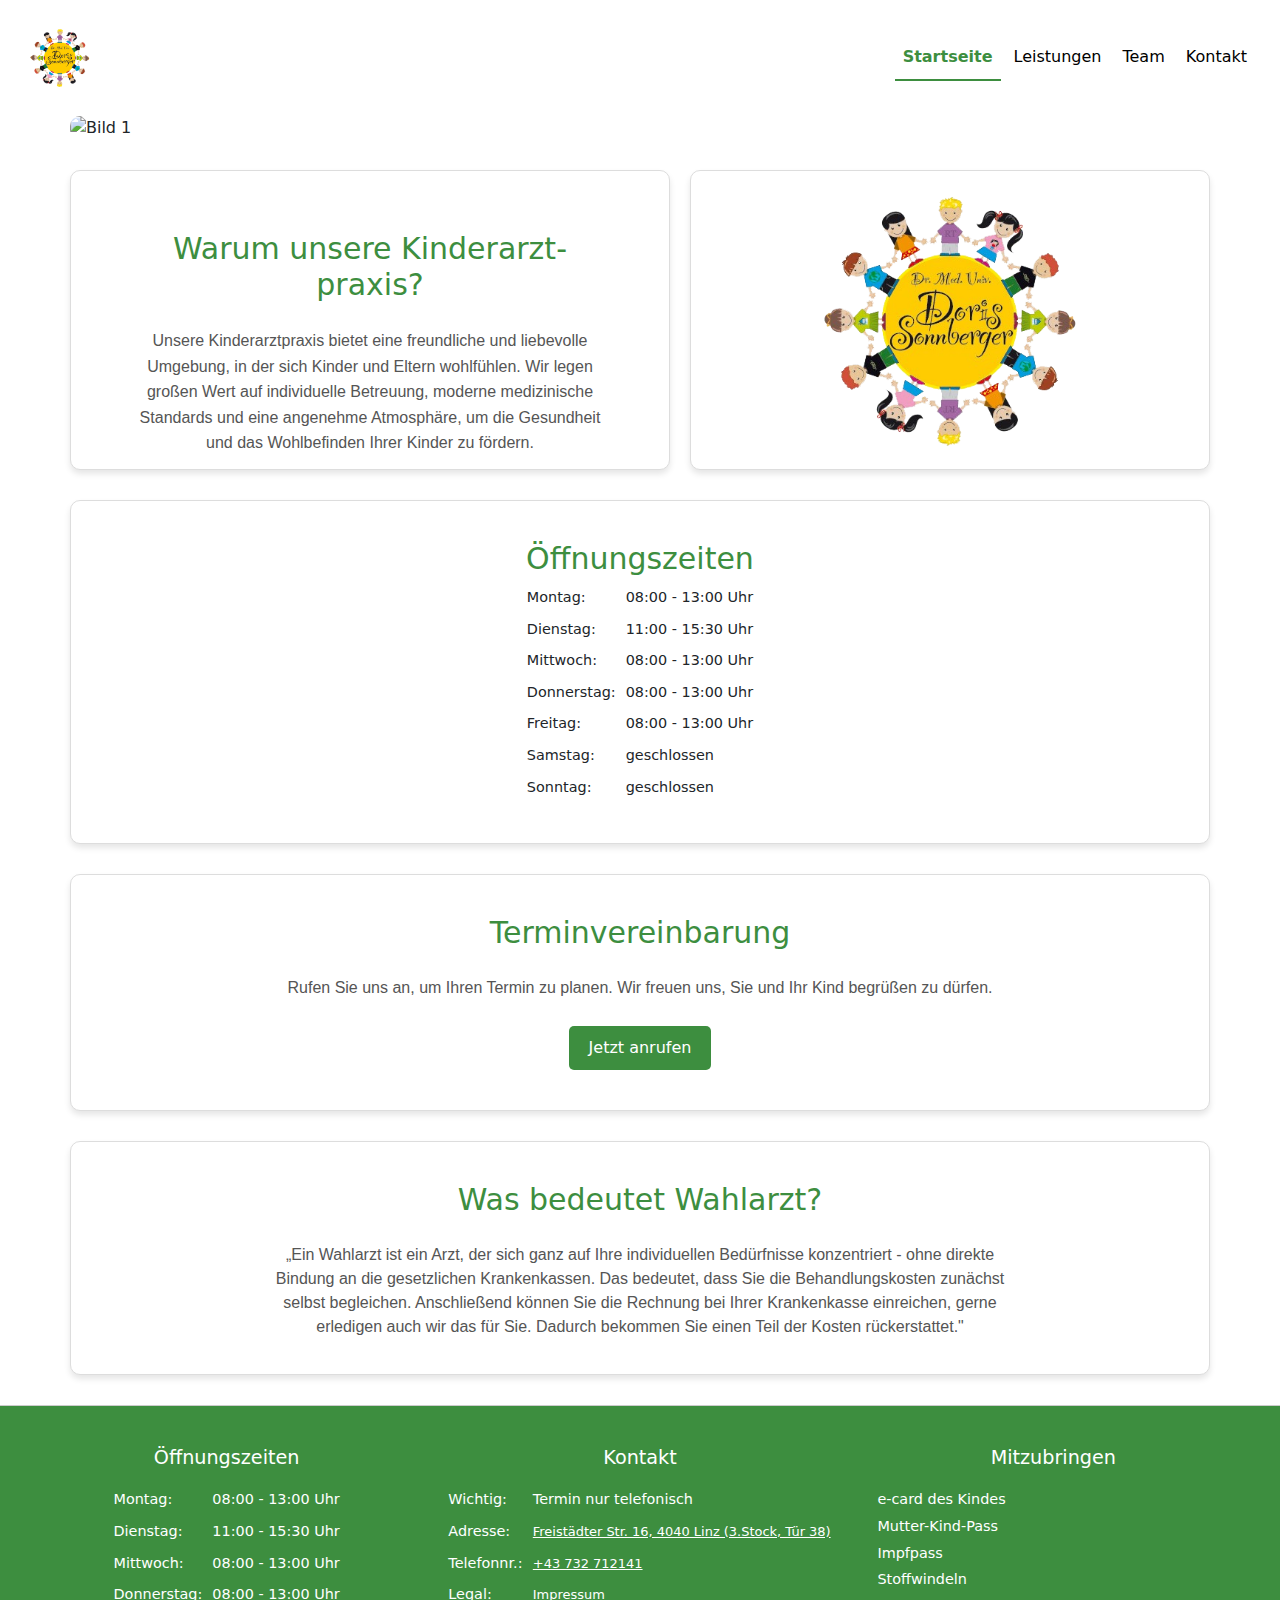
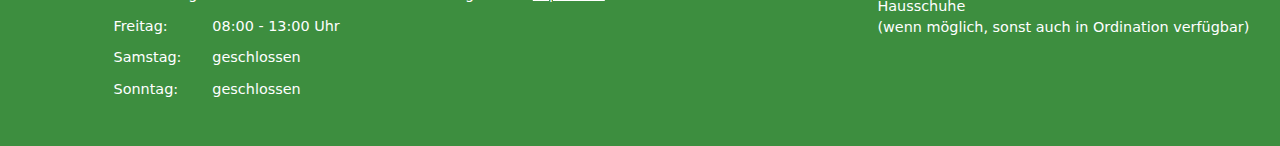
==== index.html @ c615894b "Erste Änderungen" ====
<!doctype html>
<html lang="de">
<head>
<meta property="description" content="Dr. Doris Sonnberger, Fachärztin fürKinder und Heilkunde,  " />
<meta property="og:image" content="https://dr-sonnberger.vercel.app/Datein/Logo.png">
<meta property="og:site_name" content="Dr. Doris Sonnberger">
<meta property="og:title" content="Dr. Doris Sonnberger">
<meta property="og:description" content="Dr. Sonnberger, Fachärztin für Kinder und Heilkunde, Linz" />
<meta property="og:type" content="Website" />
<meta property="og:url" content="Canonical link preview URL">

<meta charset="UTF-8">
<title>Dr. Doris Sonnberger</title>
<link rel="icon" type="image/x-icon" href="https://dr-sonnberger.vercel.app/Datein/Logo.png">


<meta name="viewport" content="width=device-width, initial-scale=1.0">

	<!-- Latest compiled and minified CSS -->
<link href="Datein/bootstrap-5.1.3-dist/css/bootstrap.min.css" rel="stylesheet">

	<!-- Latest compiled JavaScript -->
<script src="Datein/bootstrap-5.1.3-dist/js/bootstrap.bundle.min.js" rel="stylesheet"></script>
	
<link href="styles.css" rel="stylesheet" type="text/css">
	
	<!--FavIcon-->
<link rel="icon" type="image/x-icon" href="Datein/Bilder/Logo/Logo.png">
	
	<!--FontAwsome-->
<link href="Datein/fontawesome-free-6.0.0-beta2-web/css/all.min.css" rel="stylesheet">
	
 <style>
	  .navbar-nav {margin-left: auto;}
 </style>
</head>

<body>
<div class="content fade-in">

<header>
		<div class="header">
			
	<!-- Anfang Navbar-->
	<nav class="navbar navbar-expand-md">
	  <div class="container-fluid">
	
		<a class="navbar-brand" href="index.html"> 
			<img src="Datein/Bilder/Logo/sonnberger logo.png" alt="Logo" width="80px">
		</a>
		  
			<button class="navbar-toggler" type="button" data-bs-toggle="collapse" data-bs-target="#collapsibleNavbar">
				<span class="navbar-toggler-icon"></span>
			</button>
		  
		<div class="collapse navbar-collapse" id="collapsibleNavbar">
			
			<ul class="navbar-nav ml-auto ">
				<li class="nav-item">
				  <a class="nav-link active" href="index.html">Startseite</a>
				</li>
				<li class="nav-item">
				  <a class="nav-link" href="leistungen.html">Leistungen</a>
				</li>
				<li class="nav-item">
				  <a class="nav-link" href="team.html">Team</a>
				</li>
				<li class="nav-item">
				  <a class="nav-link" href="kontakt.html">Kontakt</a>
				</li> 
			 </ul>
			
		</div>
	  </div>
	</nav>
	<!-- Ende Navbar-->
			
		</div>
</header>




<!--Staatliche Hinweise wie zb. Corona -->
<!-- <br> ist für einen Zeilenumbruch -->
<!-- <strong></strong> ist dafür da, dass die Wörter ausgezeichnet werden-->
<!-- Um den PRIVATEN HINWEISE Block sichtbar zu machen, nimm das Ende des Kommentars und lösche es hinter dem Code Absatz und setzt es genau hier hinter: 
	<section id="HinweisKrass">
	<h1> Staatliche Anordnung </h1>
	 <p> Guten Tag. <br>
		Wir müssen Sie darüber informieren, <br> 
		dass <strong> PLATZHALTER </strong> </p>
	</section>
-->	                


<!-- Urlaubs Hinweise -->
<!-- <br> ist für einen Zeilenumbruch -->
<!-- <strong></strong> ist dafür da, dass die Wörter ausgezeichnet werden-->
<!-- Um den PRIVATEN HINWEISE Block sichtbar zu machen, nimm das Ende des Kommentars und lösche es hinter dem Code Absatz und setzt es genau hier hinter: 
	<section id="HinweisUrlaub" > 
	<h1> Ordinations Urlaub </h1>
	<p> Wir sind im <strong>Urlaub</strong> von <strong>dd.mm.yyyy bis dd.mm.yyyy</strong> <br> 
		Danach sind wir wieder wie gewohnt für Sie da. </p>
	</section>
-->

<!-- Private Hinweise -->
<!-- <br> ist für einen Zeilenumbruch -->
<!-- <strong></strong> ist dafür da, dass die Wörter ausgezeichnet werden-->
<!-- Um den PRIVATEN HINWEISE Block sichtbar zu machen, nimm das Ende des Kommentars und lösche es hinter dem Code Absatz und setzt es genau hier hinter:
	<section id="HinweisPrivat"> 
	<h1> Hinweis </h1>	
	 <p> Wir möchten Sie darüber informieren, <br> 
		dass <strong> PLATZHALTER</strong> </p>
	</section>
-->

<!-- Bildergalerie -->
<!-- BILDER MÜSSEN AUSGETAUSCHT WERDEN BZW ANGEPASST WERDEN
	<section id="Bilder" class="scroll-target container-fluid">
	<section id="gallery-section" class="container-fluid">
	  <div class="carousel-container" style="width: 100%; margin: 0 auto;"> 
		<div id="carouselExample" class="carousel slide" data-bs-ride="carousel" data-bs-interval="10000">
		  <div class="carousel-inner">
			<div class="carousel-item active">
			  <img src="temp/Bildschirmfoto 2024-10-14 um 21.55.07.png" class="d-block w-100" alt="MussBeschriebenWerden">
			</div>
			<div class="carousel-item">
			  <img src="temp/Bildschirmfoto 2024-10-14 um 21.55.10.png" class="d-block w-100" alt="MussBeschriebenWerden">
			</div>
			<div class="carousel-item">
			  <img src="temp/Bildschirmfoto 2024-10-14 um 21.55.15.png" class="d-block w-100" alt="MussBeschriebenWerden">
			</div>
		  </div>
  
		  <button class="carousel-control-prev" type="button" data-bs-target="#carouselExample" data-bs-slide="prev">
			<span class="carousel-control-prev-icon" aria-hidden="true"></span>
			<span class="visually-hidden">Previous</span>
		  </button>
		  <button class="carousel-control-next" type="button" data-bs-target="#carouselExample" data-bs-slide="next">
			<span class="carousel-control-next-icon" aria-hidden="true"></span>
			<span class="visually-hidden">Next</span>
		  </button>
		</div>
	  </div>
	</section>
  </section>
-->



<div class="slideshow-container">
    <div class="slides">
        <!-- Desktop-Bilder -->
        <img class="desktop" src="Datein/Bilder/Karusell/Desktop/Räume/DesktopWide2.jpg" alt="Bild 1">
        <img class="desktop" src="Datein/Bilder/Karusell/Desktop/Räume/DesktopWide.jpg" alt="Bild 2">
        <img class="desktop" src="Datein/Bilder/Karusell/Desktop/Räume/DesktopWide3.jpg" alt= "Bild">
        <img class="desktop" src="Datein/Bilder/Karusell/Desktop/Räume/DesktopWide4.jpg" alt="Bild 4">
        <img class="desktop" src="Datein/Bilder/Karusell/Desktop/Räume/DesktopWide7.jpg" alt="Bild 5">
        <img class="desktop" src="Datein/Bilder/Karusell/Desktop/Räume/DesktopWide6.jpg" alt="Bild 6">

        <!-- Mobile-Bilder -->
        <img class="mobile" src="Datein/Bilder/Karusell/Mobile/Räume/Mobile1.jpg" alt="Bild 1">
        <img class="mobile" src="Datein/Bilder/Karusell/Mobile/Räume/Mobile2.jpg" alt="Bild 2">
        <img class="mobile" src="Datein/Bilder/Karusell/Mobile/Räume/Mobile3.jpg" alt="Bild 3">
        <img class="mobile" src="Datein/Bilder/Karusell/Mobile/Räume/Mobile4.jpg" alt="Bild 4">
        <img class="mobile" src="Datein/Bilder/Karusell/Mobile/Räume/Mobile5.jpg" alt="Bild 5">
        <img class="mobile" src="Datein/Bilder/Karusell/Mobile/Räume/Mobile6.jpg" alt="Bild 6">
    </div>
</div>

<!-- Bild Sektion -->
<section id="about-section">
    <div class="left-box">
        <h2>Warum unsere Kinderarzt&shy;praxis?</h2>
        <p>Unsere Kinderarztpraxis bietet eine freundliche und liebevolle Umgebung, in der sich Kinder und Eltern wohlfühlen. 
           Wir legen großen Wert auf individuelle Betreuung, moderne medizinische Standards und eine angenehme Atmosphäre, 
           um die Gesundheit und das Wohlbefinden Ihrer Kinder zu fördern.</p>
    </div>
    <div class="right-box">
        <img src="Datein/Bilder/Logo/Logo.png" alt="Logo der Kinderarztpraxis">
    </div>
</section>

<!-- Boxen: Öffnungszeiten und Anruf -->
<section id="contact-section">
	<div class="box">
		<h2>Öffnungs&shy;zeiten</h2>
		<table class="opening-hours-contact">
			<tr>
				<td>Montag:</td>
				<td>08:00 - 13:00 Uhr</td>
			</tr>
			<tr>
				<td>Dienstag:</td>
				<td>11:00 - 15:30 Uhr</td>
			</tr>
			<tr>
				<td>Mittwoch:</td>
				<td>08:00 - 13:00 Uhr</td>
			</tr>
			<tr>
				<td>Donnerstag:</td>
				<td>08:00 - 13:00 Uhr</td>
			</tr>
			<tr>
				<td>Freitag:</td>
				<td>08:00 - 13:00 Uhr</td>
			</tr>
			<tr>
				<td>Samstag:</td>
				<td>geschlossen</td>
			</tr>
			<tr>
				<td>Sonntag:</td>
				<td>geschlossen</td>
			</tr>
		</table>
	</div>
</section>

<!-- Anrufen Box -->
<section id="contact-section">
	<div class="box">
		<h2>Termin&shy;vereinbarung</h2>
		<p>Rufen Sie uns an, um Ihren Termin zu planen. Wir freuen uns, Sie und Ihr Kind begrüßen zu dürfen.</p>
		<button onclick="window.location.href='tel:+43732712141';">Jetzt anrufen</button>
	</div>
</section>

<!-- Was bedeutet Wahlarzt -->
<section id="wahlarzt-section">
	<div class="box">
		<h2>Was bedeutet Wahlarzt?</h2>
		<p>„Ein Wahlarzt ist ein Arzt, der sich ganz auf Ihre individuellen Bedürfnisse konzentriert - ohne direkte Bindung an die gesetzlichen Krankenkassen. Das bedeutet, dass Sie die Behandlungskosten zunächst selbst begleichen. Anschließend können Sie die Rechnung bei Ihrer Krankenkasse einreichen, gerne erledigen auch wir das für Sie. Dadurch bekommen Sie einen Teil der Kosten rückerstattet."</p>
	</div>
</section>



<!--footer -->
<footer class="footer">
	<div class="footer-column">
		<h4>Öffnungszeiten</h4>
		<table class="opening-hours-footer">
			<tr>
				<td>Montag:</td>
				<td>08:00 - 13:00 Uhr</td>
			</tr>
			<tr>
				<td>Dienstag:</td>
				<td>11:00 - 15:30 Uhr</td>
			</tr>
			<tr>
				<td>Mittwoch:</td>
				<td>08:00 - 13:00 Uhr</td>
			</tr>
			<tr>
				<td>Donnerstag:</td>
				<td>08:00 - 13:00 Uhr</td>
			</tr>
			<tr>
				<td>Freitag:</td>
				<td>08:00 - 13:00 Uhr</td>
			</tr>
			<tr>
				<td>Samstag:</td>
				<td>geschlossen</td>
			</tr>
			<tr>
				<td>Sonntag:</td>
				<td>geschlossen</td>
			</tr>
		</table>
	</div>
	<div class="footer-column">
	  <h4>Kontakt</h4>
	  <table class="contact-table">
		  <tr>
			  <td>Wichtig:</td>
			  <td>Termin nur telefonisch</td>
		  </tr>
		  <tr>
			  <td>Adresse:</td>
			  <td><a href="https://maps.app.goo.gl/3FCuXQUCdvcTWkcQA" target="_blank">
				  Freistädter Str. 16, 4040 Linz (3.Stock, Tür 38)
			  </a></td>
		  </tr>
		  <tr>
			  <td>Telefonnr.:</td>
			  <td><a href="tel:+43732712141">+43 732 712141</a></td>
		  </tr>
		  <tr>
			  <td>Legal:</td>
			  <td><a href="impressum.html" target="_blank">Impressum</a></td>
		  </tr>
	  </table>
	</div>
	<div class="footer-column">
		<h4>Mitzubringen</h4>
		<ul>
			<li> e-card des Kindes</li>
      		<li>Mutter-Kind-Pass</li>
      		<li>Impfpass</li>
	  		<li>Stoffwindeln</li>
      		<li>Hausschuhe <br>(wenn möglich, sonst auch in Ordination verfügbar)</li>
		</ul>
	</div>
</footer>
   
</div>
</body>
</html>
---- styles.css ----
/* merriweather-regular - latin */
@font-face {
  font-family: 'Merriweather';
  font-style: normal;
  font-weight: 400;
  src: url('../Angabe/fonts/merriweather-v30-latin/merriweather-v30-latin-regular.eot'); /* IE9 Compat Modes */
  src: local(''),
       url('../Angabe/fonts/merriweather-v30-latin/merriweather-v30-latin-regular.eot?#iefix') format('embedded-opentype'), /* IE6-IE8 */
       url('../Angabe/fonts/merriweather-v30-latin/merriweather-v30-latin-regular.woff2') format('woff2'), /* Super Modern Browsers */
       url('../Angabe/fonts/merriweather-v30-latin/merriweather-v30-latin-regular.woff') format('woff'), /* Modern Browsers */
       url('../Angabe/fonts/merriweather-v30-latin/merriweather-v30-latin-regular.ttf') format('truetype'), /* Safari, Android, iOS */
       url('../Angabe/fonts/merriweather-v30-latin/merriweather-v30-latin-regular.svg#Merriweather') format('svg'); /* Legacy iOS */
}
/* merriweather-italic - latin */
@font-face {
  font-family: 'Merriweather';
  font-style: italic;
  font-weight: 400;
  src: url('../Angabe/fonts/merriweather-v30-latin/merriweather-v30-latin-italic.eot'); /* IE9 Compat Modes */
  src: local(''),
       url('../Angabe/fonts/merriweather-v30-latin/merriweather-v30-latin-italic.eot?#iefix') format('embedded-opentype'), /* IE6-IE8 */
       url('../Angabe/fonts/merriweather-v30-latin/merriweather-v30-latin-italic.woff2') format('woff2'), /* Super Modern Browsers */
       url('../Angabe/fonts/merriweather-v30-latin/merriweather-v30-latin-italic.woff') format('woff'), /* Modern Browsers */
       url('../Angabe/fonts/merriweather-v30-latin/merriweather-v30-latin-italic.ttf') format('truetype'), /* Safari, Android, iOS */
       url('../Angabe/fonts/merriweather-v30-latin/merriweather-v30-latin-italic.svg#Merriweather') format('svg'); /* Legacy iOS */
}

/* montserrat-200 - latin */
@font-face {
  font-family: 'Montserrat';
  font-style: normal;
  font-weight: 200;
  src: url('../Angabe/fonts/montserrat-v25-latin/montserrat-v25-latin-200.eot'); /* IE9 Compat Modes */
  src: local(''),
       url('../Angabe/fonts/montserrat-v25-latin/montserrat-v25-latin-200.eot?#iefix') format('embedded-opentype'), /* IE6-IE8 */
       url('../Angabe/fonts/montserrat-v25-latin/montserrat-v25-latin-200.woff2') format('woff2'), /* Super Modern Browsers */
       url('../Angabe/fonts/montserrat-v25-latin/montserrat-v25-latin-200.woff') format('woff'), /* Modern Browsers */
       url('../Angabe/fonts/montserrat-v25-latin/montserrat-v25-latin-200.ttf') format('truetype'), /* Safari, Android, iOS */
       url('../Angabe/fonts/montserrat-v25-latin/montserrat-v25-latin-200.svg#Montserrat') format('svg'); /* Legacy iOS */
}
/* montserrat-regular - latin */
@font-face {
  font-family: 'Montserrat';
  font-style: normal;
  font-weight: 400;
  src: url('../Angabe/fonts/montserrat-v25-latin/montserrat-v25-latin-regular.eot'); /* IE9 Compat Modes */
  src: local(''),
       url('../Angabe/fonts/montserrat-v25-latin/montserrat-v25-latin-regular.eot?#iefix') format('embedded-opentype'), /* IE6-IE8 */
       url('../Angabe/fonts/montserrat-v25-latin/montserrat-v25-latin-regular.woff2') format('woff2'), /* Super Modern Browsers */
       url('../Angabe/fonts/montserrat-v25-latin/montserrat-v25-latin-regular.woff') format('woff'), /* Modern Browsers */
       url('../Angabe/fonts/montserrat-v25-latin/montserrat-v25-latin-regular.ttf') format('truetype'), /* Safari, Android, iOS */
       url('../Angabe/fonts/montserrat-v25-latin/montserrat-v25-latin-regular.svg#Montserrat') format('svg'); /* Legacy iOS */
}
/* montserrat-800 - latin */
@font-face {
  font-family: 'Montserrat';
  font-style: normal;
  font-weight: 800;
  src: url('../Angabe/fonts/montserrat-v25-latin/montserrat-v25-latin-800.eot'); /* IE9 Compat Modes */
  src: local(''),
       url('../Angabe/fonts/montserrat-v25-latin/montserrat-v25-latin-800.eot?#iefix') format('embedded-opentype'), /* IE6-IE8 */
       url('../Angabe/fonts/montserrat-v25-latin/montserrat-v25-latin-800.woff2') format('woff2'), /* Super Modern Browsers */
       url('../Angabe/fonts/montserrat-v25-latin/montserrat-v25-latin-800.woff') format('woff'), /* Modern Browsers */
       url('../Angabe/fonts/montserrat-v25-latin/montserrat-v25-latin-800.ttf') format('truetype'), /* Safari, Android, iOS */
       url('../Angabe/fonts/montserrat-v25-latin/montserrat-v25-latin-800.svg#Montserrat') format('svg'); /* Legacy iOS */
}

/* montserrat-900 - latin */
@font-face {
  font-family: 'Montserrat';
  font-style: normal;
  font-weight: 900;
  src: url('../Abgabe/fonts/montserrat-v25-latin/montserrat-v25-latin-900.eot'); /* IE9 Compat Modes */
  src: local(''),
       url('../Abgabe/fonts/montserrat-v25-latin/montserrat-v25-latin-900.eot?#iefix') format('embedded-opentype'), /* IE6-IE8 */
       url('../Abgabe/fonts/montserrat-v25-latin/montserrat-v25-latin-900.woff2') format('woff2'), /* Super Modern Browsers */
       url('../Abgabe/fonts/montserrat-v25-latin/montserrat-v25-latin-900.woff') format('woff'), /* Modern Browsers */
       url('../Abgabe/fonts/montserrat-v25-latin/montserrat-v25-latin-900.ttf') format('truetype'), /* Safari, Android, iOS */
       url('../Abgabe/fonts/montserrat-v25-latin/montserrat-v25-latin-900.svg#Montserrat') format('svg'); /* Legacy iOS */
}



html {
    scroll-behavior: smooth;}

html, body {
        width: 100%;
        overflow-x: hidden;}

/*Fade in Animation bei Webiste*/
.fade-in {
    animation: fadeIn 1s forwards;}
.fade-out {
    animation: fadeOut 1s forwards;}
@keyframes fadeIn {
    from {
        opacity: 0;}
    to {
        opacity: 1;}}
@keyframes fadeOut {
    from {
        opacity: 1;
    }
    to {
        opacity: 0;
    }}





/* Navbar Eigenschaften */
.navbar-nav a {
    font-weight: 400;
	color:black;
	margin-right: 5px;}

.navbar-nav a:hover {
	color:#3d8e3f;
	transform: scale(1);
	transition: 0.3s;}

.navbar-collapse {
    justify-content: flex-end;}

.navbar-nav {
    display: flex;
    flex-direction: column;}

.nav-link {
    text-align: right;
    transition: none;
    padding: 10px 15px;}

.navbar-toggler {
    border: none;}

.navbar-toggler .navbar-toggler-icon {
    background-color: transparent;
    width: 30px;
    height: 3px;
    position: relative;
    display: block;}

.navbar-toggler .navbar-toggler-icon:before,
.navbar-toggler .navbar-toggler-icon:after {
    content: '';
    background-color: black;
    display: block;
    height: 3px;
    width: 100%;
    position: absolute;
    left: 0;}

.navbar-toggler .navbar-toggler-icon:before {
    top: -8px;}

.navbar-toggler .navbar-toggler-icon:after {
    top: 8px;}

.navbar-toggler:focus {
    outline: none; 
    box-shadow: 0 0 0 0px rgba(0, 0, 0, 0.3);}
    
/* Aktive Seite hervorheben */
.navbar-nav .active {
    font-weight: bold;
    color: #4ea64f;
    border-bottom: 2px solid #4ea64f;
}

@media (prefers-color-scheme: dark) {
    .navbar-toggler .navbar-toggler-icon:before,
    .navbar-toggler .navbar-toggler-icon:after {
        background-color: #40d142;
    }

    .navbar-nav .active {
        color: #4ea64f;
        border-bottom: 2px solid #4ea64f;
    }
}

@media (prefers-color-scheme: light) {
    .navbar {
        background-color: white !important;
    }

    .navbar-nav a {
        color: black;
    }

    .navbar-toggler .navbar-toggler-icon:before,
    .navbar-toggler .navbar-toggler-icon:after {
        background-color: #3d8e3f;
    }

    .navbar-nav .active {
        color: #3d8e3f;
        border-bottom: 2px solid #3d8e3f;
    }
}
/* Header Eigenschaften */
.header {
	background-color:white;
	padding-top: 5px;
	padding-bottom: 5px;
	padding-right: 20px;
	padding-left: 20px;}

header h2 {
	text-align: center;
	font-family: Montserrat;
	font-weight: 800;
	font-size: 80px;
	color: whitesmoke;
	padding-top: 10px;
	padding-bottom: 40px;}

.header-text {
    text-align: center;}

header h4 {
	text-align: center;
	font-family: Merriweather;
	font-style: italic;
	color: whitesmoke;
	padding-top: 300px;}

#HinweisKrass {
    align-items: flex-start;
    border-radius: 10px;
    padding: 20px;
    margin-left: 70px;
    margin-right: 70px;
    box-shadow: 0 4px 6px rgba(0, 0, 0, 0.1);
    text-align: center;
    background-color: #3d8e3f;
    margin-bottom: 20px;}

#HinweisKrass h1 {
    text-align: center;
    color: #fff;
    margin-bottom: -10px;}

#HinweisKrass p {
    text-align: center;
    color: #fff;
    margin-bottom: -3px;}

#HinweisUrlaub {
    background-color: #fff;
    border-radius: 10px;
    padding: 20px;
    margin-left: 75px;
    margin-right: 75px;
    box-shadow: 0 4px 6px rgba(0, 0, 0, 0.1);
    text-align: center;
    background-color: #fff;
    margin-bottom: 20px;}

#HinweisUrlaub h1 {
    text-align: center;
    margin-bottom: -10px;}

#HinweisUrlaub p {
    margin-bottom: -3px;}

#HinweisPrivat {
    align-content: center ;
    background-color: #fff;
    border-radius: 10px;
    padding: 20px;
    margin-left: 75px;
    margin-right: 75px;
    box-shadow: 0 4px 6px rgba(0, 0, 0, 0.1);
    text-align: center;
    background-color: #fff;}

#HinweisPrivat h1 {
    text-align: center;
    margin-bottom: -10px;}

#HinweisPrivat{
    margin-bottom: -3px;}

@media (max-width: 768px) {
    #HinweisKrass {
        margin-left: 30px;
        margin-right: 30px;
    }

    #HinweisUrlaub {        
        margin-left: 30px;
        margin-right: 30px;
    }

    #HinweisPrivat {
        margin-left: 30px;
        margin-right: 30px;
    }}


#Öffnungszeiten {
    background-color: white;
    padding-top: 85px;
    padding-bottom: 30px;
    color: #3d8e3f;
    text-align: center;
	font-family:Sleep‚‚‚‚montserrat;
	font-style: normal;;}

@media (max-width: 800px) {
    #picture {
	background-repeat:no-repeat;
	background-size:auto;
	background-position: left;}}

.container-fluid {
	padding-left: 0;
	padding-right: 0;
align-items: center;}




h2 {
        text-align: center;
        padding-top: 40px;
        padding-bottom: 10px;
    }
    
h3 {
        text-align: center;
        font-family: 'Montserrat', sans-serif;
        font-weight: 600;
        font-size: 60px;
    }
    
.leistungen-tabelle {
        width: 100%;
        border-collapse: collapse;
        margin-bottom: 40px;
        margin-top: 20px;
    }
    
.leistungen-tabelle thead {
        background-color: #4CAF50;
        color: white;
    }
    
.leistungen-tabelle th, .leistungen-tabelle td {
        padding: 12px;
        text-align: left;
        border: 1px solid #ddd;
    }
    
.leistungen-tabelle tbody tr:nth-child(even) {
        background-color: #f2f2f2;
    }
    
.leistungen-tabelle tbody tr:hover {
        background-color: #e0f7fa;
    }
    
p {
        text-align: center;
        font-family: 'Arial', sans-serif;
        color: #666;
        padding-top: 20px;
    }
#Portfolio {
	text-align: center;
	background-color: lightslategray;
	padding-bottom: 50px;
	padding-top: 50px;}

.circle {
	text-align: center;
	color: white;
	scale: 280%;
	padding-bottom: 20px;
	padding-top: 20px;
	padding-left: 1px;}

.fa-solid {
	border-radius: 50%;
	background-color: #3d8e3f;
	height: 25px;
	width: 25px;
	padding-top: 4px;}

.column {
	box-sizing: border-box !important;
	padding-bottom: 40px !important;
	padding: 0px !important;
	margin: 10px !important;
	padding-right: 0px !important;
	padding-left: 0px !important;}

#Services {
	padding-bottom: 100px;
	padding-top: 100px;}

#ScrollSection {
    display: flex;
    justify-content: space-around;
    margin-top: 20px;}
    
#ScrollSection h2 {
    cursor: pointer;}


#ScrollSection {
        background-color: white;
        color: black;}

#ScrollSection a:hover {
    color:#3d8e3f;
	transform: scale(1);
	transition: 0.3s;}

#ScrollSection h2 a {
        color: black;
        text-decoration: none;
        font-weight: normal;}

.portrait img {
    width: 100%;
    height: auto;
    aspect-ratio: 3 / 4; /* Einheitliches Verhältnis für alle Portraits */}

.details {
    padding: 15px;
    text-align: center;}

.details h3 {
    margin-bottom: 10px;
    font-size: 1.2em;
    color: #333;}

.details p {
    margin-bottom: 8px;
    font-size: 0.9em;
    color: #666;}


    
/* Kleinere Karten nebeneinander */
.small-cards {
    display: flex;
    justify-content: space-around;
    width: 100%;}

.card img {
    width: 100%;
    margin-bottom: 15px;
    border-radius: 10px;
    padding-bottom: 15px;
}



.team-cards {
    display: flex;
    justify-content:center;
    border-radius: 10px;
    gap: 30px; /* Gleichmäßiger Abstand zwischen den Karten */
    flex-wrap: wrap;
    width: 100%;
}

.doctor {box-shadow: 0 4px 8px rgba(199, 149, 21, 0.1);}

.leistungen-cards {
    display: flex;
    flex-wrap: wrap;
    justify-content: space-between;
    gap: 30px; /* Mehr Platz zwischen den Karten */
}

#Leistungen {
    padding-top: 50px;
    padding-bottom: 80px;
}


/* Responsive Design: Anpassung für mobile Geräte */
@media (max-width: 768px) {
    .leistungen-cards {
        justify-content: center; /* Zentriert die Karten auf mobilen Geräten */
    }
    
    .card {
        width: 100%; /* Karten nehmen die volle Breite auf mobilen Geräten ein */
        max-width: 500px; /* Optional: Setze eine maximale Breite für die Karten */
    }
}

.card {
    background-color: #ffffff;
    border: 1px solid #ddd;
    border-radius: 8px;
    width: 30%; /* Jede Karte nimmt 30% der Breite ein */
    padding: 20px;
    box-shadow: 0 4px 8px rgba(0, 0, 0, 0.1);
    text-align: center;
    transition: transform 0.3s ease-in-out; /* Übergang auch im normalen Zustand */}

.card h3 {
    font-size: 18px;
    margin-bottom: -6px;}

.card:hover {
    transform: translateY(-10px);}
    

.details {
    text-align: center;
}

.dauer {margin-top: 20px; /* Mehr Abstand zum restlichen Text */
            font-weight: bold;
            color: #4CAF50;}

/* Responsive Design für Mobilgeräte */
@media (max-width: 768px) {
    .team-cards {
        flex-direction: column;
        align-items: center;
        gap: 20px; /* Gleicher Abstand zwischen den Karten auf mobilen Geräten */
    }

    .card {
        width: 75%;
        max-width: 500px; /* Optional: Setze eine maximale Breite für die Karten */
    }
}

#Portraits {
    padding-top: 85px;
    padding-bottom: 70px;;}

/* Footer Styling */
.footer {
    background-color: #3d8e3f;
    padding: 30px 20px;
    display: flex;
    justify-content: space-between;
    align-items: flex-start;
    flex-wrap: wrap;
    border-top: 0.5px solid #ccc;
}

.footer-column {
    flex: 1;
    margin: 10px;
    min-width: 200px;
    display: flex;
    flex-direction: column;
    align-items: center; /* Zentriert den Inhalt der Spalte */
}

.footer-column h4 {
    font-size: 1.2em;
    margin-bottom: 15px;
    color: #fff;
    text-align: center;
}

.footer-column p, .footer-column li {
    font-size: 0.9em;
    color: #fff;
    margin: 5px 0;
}

.footer-column a {
    font-size: 0.9em;
    color: #007bff;
    text-decoration:underline;
}

.footer-column a:hover {
    text-decoration: underline;
}

.footer-column ul {
    color: #fff;
    list-style-type:none;
    padding-left: 20px;
}

.opening-hours {
    border-spacing: 10px 5px;
    margin: 0 auto; /* Zentriert die Tabelle horizontal */
}

.opening-hours-footer td {
    font-size: 0.9em;
    color: #fff;
    padding: 5px;
}

.opening-hours td {
    font-size: 0.9em;
    color: black;
    padding: 5px;
}

/* Kontakt Tabelle Styling */
.contact-table {
    width: 100%; /* Nutzt die volle Breite der Spalte */
    border-spacing: 10px 5px; /* Platz zwischen den Zellen */
}

.contact-table td {
    padding-left: 30px;
    font-size: 0.9em;
    color: #fff;
    padding: 5px;
}

.contact-table a {
    color: #fff;
    text-decoration: underline;
}

.contact-table a:hover {
    text-decoration: underline;
}


.opening-hours-contact {
    margin-top: 20px;
    font-size: 0.9em;
    padding: 5px;
    align-content: left;
    margin: 0 auto; /* Zentriert die Tabelle horizontal */
    text-align: left;
}
.opening-hours-contact td {
    padding: 5px;
    align-content: left;
}


/* Responsive Anpassungen */
@media (max-width: 768px) {
    .footer {
        flex-direction: column;
        text-align: left;
    }

    .footer-column {
        margin-bottom: 20px;
        align-items: flex-start; /* Links ausrichten auf kleinen Bildschirmen */
    }

    .footer-column ul {
        margin-left: -15px;
    }

    .footer-column h4 {
        text-align: center; /* Mittig zentriert */
        padding: 0;         /* Kein Padding auf mobilen Geräten */
        margin: 0 0 15px 0; /* Keine extra Ränder */
    }

    .footer-column p, .footer-column ul {
        text-align: left; /* Links ausgerichtet auf mobilen Geräten */
    }

    .opening-hours {
        margin: 0; /* Öffnungszeiten Tabelle linksbündig */
    }

    .opening-hours td {
        text-align: left; /* Links ausgerichtete Öffnungszeiten */
    }

    /* Links ausgerichtete Kontakt-Spalte */
    .contact-table {
        text-align: left; /* Links ausgerichtet */
    }

    .contact-table td {
        text-align: left; /* Links ausgerichteter Text */
    }
}



––––––––––––––––––––––––––––
/* Allgemeine Layout-Einstellungen */
#Kontakt {
    padding: 50px 0;
}


/* Kontaktinformationen */
.contact-info {
    background-color: #f9f9f9;
    padding: 20px;
    border-radius: 8px;
    margin-bottom: 30px;
    box-shadow: 0 4px 8px rgba(0, 0, 0, 0.1);
}

.contact-info h2 {
    margin-bottom: 0px;
}

.contact-info p {
    font-size: 1.1em;
}

/* Was mitzubringen ist */
.what-to-bring {
    background-color: #3d8e3f;
    padding: 20px;
    border-radius: 8px;
    text-align: center;
    box-shadow: 0 4px 8px rgba(0, 0, 0, 0.1);
}

.what-to-bring h2 {
    margin-top: -30px;
    margin-bottom: 15px;
    color: #fff;}

.what-to-bring ul {
    list-style-type: none ; /* Entfernt die Standard-Aufzählungspunkte */
    padding-left: 0;
    margin: 0 auto; /* Zentriert die Liste innerhalb der Sektion */
    max-width: 90%; /* Begrenzte Breite für bessere Lesbarkeit auf mobilen Geräten */
}

.what-to-bring li {
    color: #fff;
    font-size: 1.1em;
    margin-bottom: 8px;
    display: flex;
    align-items: center;
    justify-content: center;
    gap: 8px; /* Abstand zwischen Punkt und Text */
}

.what-to-bring li::before {
    content: ''; /* Fügt einen Aufzählungspunkt hinzu */
    font-size: 1.5em;
    color: #333; /* Farbe des Punktes */
}

/* Mobile Anpassungen */
@media (max-width: 768px) {
    #Kontakt {
        padding: 30px 0;
        width: 75%;
    }

    .carousel-section {
        margin-bottom: 30px;
        box-shadow: 0 4px 8px rgba(0, 0, 0, 0.1);
    }

    .contact-info {
        padding: 15px;
        font-size: 1em; /* Kleinere Schrift für bessere Lesbarkeit */
        box-shadow: 0 4px 8px rgba(0, 0, 0, 0.1);
    }

    .what-to-bring {
        padding: 15px;
        box-shadow: 0 4px 8px rgba(0, 0, 0, 0.1);
    }

    .what-to-bring h2 {
        font-size: 1.3em; /* Kleinere Schriftgröße für den Titel */
    }

    .what-to-bring li {
        font-size: 1em; /* Kleinere Schriftgröße für die Listenpunkte */
    }

    .what-to-bring li::before {
        font-size: 1.2em; /* Kleinere Aufzählungspunkte */
    }
}


.contact-box {
    background-color: #fff;
    border: 1px solid #ddd;
    border-radius: 10px;
    padding: 20px;
    padding-right: 295px;
    padding-left: 295px;
    margin-left: 20px;
    margin-right: 20px;
    box-shadow: 0 4px 6px rgba(0, 0, 0, 0.1);
    text-align: center;
    background-color: #3d8e3f;
}

#contact-box {
    display: flex;
    justify-content: center;
    gap: px;
    margin-top: -20px;
    padding-top: 40px;
}


#contact-box h3 {
    color: #fff;
    margin-bottom: 5px;
    font-size: 30px;
}

#contact-box p {
    color: #fff;
}

#contact-box ul {
    list-style: none;
    padding: 0;
    color: #555;
}

#contact-box li {
    margin: 5px 0;
}

#contact-box button {
    background-color:#fff;
    color: #3d8e3f;
    border: none;
    padding: 10px 20px;
    font-size: 16px;
    border-radius: 5px;
    cursor: pointer;
    transition: background-color 0.3s ease;
    margin-top: 10px;
}

#contact-box button:hover {
    background-color: #4ea94f;
    color: #fff;
}

/* Responsivität für mobile Geräte und Tablets */
@media (max-width: 1024px) {
    .contact-box {
        margin-right: 60px; /* Abstand zu den Seitenrändern */
        margin-left: 60px;
        padding: 15px; /* Weniger Padding auf kleineren Bildschirmen */
    }

    #contact-box h3 {
        font-size: 24px; /* Kleinere Schriftgröße für Überschrift */
    }

    #contact-box button {
        font-size: 14px; /* Kleinere Schriftgröße für Button */
    }
}

/* Spezifische Anpassungen für Smartphones */
@media (max-width: 768px) {
    .contact-box {
        margin-right: 60px; /* Weniger Abstand zu den Seitenrändern */
        margin-left: 60px;
        padding: 15px; /* Noch weniger Padding auf sehr kleinen Bildschirmen */
    }

    #contact-box h3 {
        font-size: 24px; /* Noch kleinere Schriftgröße für Überschrift */
    }

    #contact-box button {
        font-size: 14px; /* Noch kleinere Schriftgröße für Button */
    }
}


/* Allgemeines Box-Design */
.box {
    background-color: #fff;
    border: 1px solid #ddd;
    border-radius: 10px;
    padding: 40px;
    margin-left: 70px;
    margin-right: 70px;
    box-shadow: 0 4px 6px rgba(0, 0, 0, 0.1);
    text-align: center;
}

/* Neue Sektion */
#about-section {
    display: flex;
    justify-content: center;
    align-items: center;
    gap: 20px;
    padding: 30px 0;
}

#about-section .left-box {
    flex: 2;
    background-color: #fff;
    border: 1px solid #ddd;
    border-radius: 10px;
    padding: 40px;
    margin-left: 70px;
    margin-right: -70px;
    box-shadow: 0 4px 6px rgba(0, 0, 0, 0.1);
    text-align: center;
    height: 300px;
    padding-top: 60px;
    padding-right: 60px;
    padding-left: 60px;
}

#about-section h2 {
    color: #3d8e3f;
    margin-bottom: 15px;
    font-size: 30px;
    margin-bottom: -5px;
    margin-top: -40px;
}

#about-section p {
    font-size: 16px;
    color: #555;
    line-height: 1.6;
}

#about-section .right-box {
    flex: 2;
    background-color: #fff;
    border: 1px solid #ddd;
    border-radius: 10px;
    padding: 20px;
    margin-left: 70px;
    margin-right: 70px;
    box-shadow: 0 4px 6px rgba(0, 0, 0, 0.1);
    text-align: center;
    height: 300px;
    width: 300px;
}

#about-section .right-box img {
    width: auto;
    height: 260px;
    object-fit:fill;
}



@media (max-width: 1270px) {
    #about-section .left-box {
        height: 400px;
        padding-top: 80px;
        padding-right: 40px;
        padding-left: 40px;
    } 

    #about-section .right-box {
        width: 340px;
        height: 400px;
        display: flex; /* Flexbox aktivieren */
        justify-content: center; /* Horizontal zentrieren */
        align-items: center; /* Vertikal zentrieren */
    }
    
    #about-section .right-box img {
        width:300px;
        height: auto;
    }
}


@media (max-width: 980px) {
    #about-section .left-box {
        height: 600px;
    } 

    #about-section .right-box {
        width: 340px;
        height: 600px;
        display: flex; /* Flexbox aktivieren */
        justify-content: center; /* Horizontal zentrieren */
        align-items: center; /* Vertikal zentrieren */
    }
    
    #about-section .right-box img {
        width: 300px;
        height: auto;
    }
}

@media (max-width: 768px) { 
    #about-section .left-box {
        flex: 2;        
        text-align: center;
        margin-left: 225px;
        margin-right: 225px;
    } 

    #about-section {
        flex-direction: column;
        text-align: center;
        margin-left: -200px; /* Abstand komplett entfernt */
        margin-right: -200px; /* Abstand komplett entfernt */
    }

    #about-section .right-box {
        width: 347px;
        height: auto;
    }

    #about-section .right-box img {
        width: 300px;
        height: auto;
    }
}


/* Kontaktbereich mit Boxen */
#contact-section {
    display: flex;
    justify-content: center;
    gap: 20px;
    padding-bottom: 30px;
}

#contact-section .box {
    flex: 1;
}

#contact-section h2 {
    color: #3d8e3f;
    margin-bottom: 15px;
    font-size: 30px;
    margin-bottom: -5px;
    margin-top: -40px;
}

#contact-section p {
    font-size: 16px;
    color: #555;
    padding-left: 150px;
    padding-right: 150px;}

#contact-section ul {
    list-style: none;
    padding: 0;
    color: #555;
}

#contact-section li {
    margin: 5px 0;
}

#contact-section button {
    background-color: #3d8e3f;
    color: #fff;
    border: none;
    padding: 10px 20px;
    font-size: 16px;
    border-radius: 5px;
    cursor: pointer;
    transition: background-color 0.3s ease;
    margin-top: 10px;
}

#contact-section button:hover {
    background-color: #3d8e3f;
}

@media (max-width: 768px) {
    #contact-section p {
        padding-left: 5px;
        padding-right: 5px;}

     #contact-section {
        margin-left: -40px;
        margin-right: -40px;}}

    
/* Wahlarzt-Info */
#wahlarzt-section {
    display: flex;
    justify-content: center;
    gap: 20px;
    padding-bottom: 30px;}

#wahlarzt-section h2 {
    font-size: 30px;
    color: #3d8e3f;
    margin-bottom: -5px;
    margin-top: -40px;}

#wahlarzt-section p {
    font-size: 16px;
    color: #555;
    padding-left: 150px;
    padding-right: 150px;
    margin-bottom: -5px;}

@media (max-width: 768px) {
    #wahlarzt-section p {
        padding-left: 5px;
        padding-right: 5px;}
        
     #wahlarzt-section {
        margin-left: -40px;
        margin-right: -40px;}}

/* Responsivität */
@media (max-width: 768px) {
    #contact-section {
        flex-direction: column;
    }

    #contact-section .box {
        max-width: 100%;
    }

    .welcome-content {
        flex-direction: column;
    }

    .text-box,
    .image-box {
        flex: none;
        width: 100%;
    }

    .welcome-image {
        max-width: 100%;
    }}


/* Styling für "Legal" Tab */ 
.legal-box {
    background-color: #fff;
    border: 1px solid #ddd;
    border-radius: 10px;
    padding: 40px;
    margin-left: 100px;
    margin-right: 100px;
    box-shadow: 0 4px 6px rgba(0, 0, 0, 0.1);
    text-align: center;}

.legal-box h2 {
    padding-bottom: 30px;
}

.legal-box a {
    text-decoration: underline;
    color: #555;
}

@media (max-width: 768px) {
    .legal-box {
        background-color: #fff;
        border: 1px solid #ddd;
        border-radius: 10px;
        padding: 40px;
        margin-left: 25px;
        margin-right: 25px;
        box-shadow: 0 4px 6px rgba(0, 0, 0, 0.1);
        text-align: center;
    }

    #legal-section p {
        padding-left: 10px;
        padding-right: 10px;
    }}

#legal-section {
    padding-bottom: 35px;}

#legal-section h1 {
    font-size: 38px;
    color: #3d8e3f;
    margin-top: -10px;
    padding-bottom: 5px;}

#legal-section h2 {
    font-size: 28px;
    color: #3d8e3f;
    margin-bottom: -10px;
    margin-top: -40px;}

#legal-section p {
    padding-left: 150px;
    padding-right: 150px;
    font-size: 16px;
    color: #555;}


@media (max-width: 768px) {

#legal-section p {
    padding-left: 5px;
    padding-right: 5px;}}


 /* Allgemeine Einstellungen */
 .slideshow-container {
    border-radius: 10px;
    margin: 0 70px; /* Gleicher Abstand links und rechts */
    width: calc(100% - 140px); /* Breite um die Margins angepasst */
    overflow: hidden;
    position: relative; /* "center" ist kein gültiger Wert */
    box-sizing: border-box; /* Wichtig für korrekte Breitenberechnung */
}

.slideshow-container-kontakt {
    border-radius: 10px;
    margin: 0 250px; /* Gleicher Abstand links und rechts */
    width: calc(100% - 500px); /* Breite um die Margins angepasst */
    overflow: hidden;
    position: relative; /* "center" ist kein gültiger Wert */
    box-sizing: border-box; /* Wichtig für korrekte Breitenberechnung */
}

.slides {
    display: flex;
    width: 100%;
    animation: slide-animation 36s infinite ease-in-out;
}

.slides img {
    width: 100%;
    flex-shrink: 0;
    object-fit: cover;
}

/* Desktop- und Mobile-Bilder anpassen */
.slides img.desktop {
    display: block;
}

.slides img.mobile {
    display: none;
}

@media (max-width: 768px) {
    .slides img.desktop {
        display: none;
    }

    .slides img.mobile {
        display: block;
    }
}

@keyframes slide-animation {
    0% { transform: translateX(0); } /* Erstes Bild */
    16.67% { transform: translateX(0); } /* Erstes Bild bleibt stehen */
    19.44% { transform: translateX(-100%); } /* Zweites Bild */
    36.11% { transform: translateX(-100%); } /* Zweites Bild bleibt stehen */
    38.89% { transform: translateX(-200%); } /* Drittes Bild */
    55.56% { transform: translateX(-200%); } /* Drittes Bild bleibt stehen */
    58.33% { transform: translateX(-300%); } /* Viertes Bild */
    75% { transform: translateX(-300%); } /* Viertes Bild bleibt stehen */
    77.78% { transform: translateX(-400%); } /* Fünftes Bild */
    94.44% { transform: translateX(-400%); } /* Fünftes Bild bleibt stehen */
    97.22% { transform: translateX(-500%); } /* Letztes Bild */
    100% { transform: translateX(-500%); } /* Letztes Bild bleibt stehen */
    103.22% { transform: translateX(0); } /* Zurück zum ersten Bild */
}


.Bilder-box {
    border: 1px solid #ddd;
    border-radius: 10px;
    padding: 0px;
    margin-left: 280px;
    margin-right: 280px;
    margin-top: -20px;
    margin-bottom: 75px;
    box-shadow: 0 4px 6px rgba(0, 0, 0, 0.1);
    text-align: center;
    display: flex;
    justify-content: center;
    align-items: center;
}

.Bilder-box img {
    width: 100%; /* Das Bild füllt die gesamte Breite der Box */
    height: auto; /* Die Höhe wird proportional angepasst */
    max-width: 100%; /* Verhindert, dass das Bild die Box überschreitet */
    border-radius: 10px; /* Optional: Abgerundete Ecken wie die Box */
    object-fit: cover; /* Passt das Bild an, ohne Verzerrung */
}

#Bilder-box {
    display: flex;
    justify-content: center;
    margin-top: -20px;
    padding-top: 40px;
}


@media (max-width: 1200px) {

    .Bilder-box {
        margin-left: 150px;
        margin-right: 150px;
        margin-top: -20px;
        margin-bottom: 75px;
    }

    .slideshow-container-kontakt {
        background-color: #3d8e3f;
        margin-top: -10px;
        margin: 0 100px; /* Gleicher Abstand links und rechts */
        width: calc(100% - 200px); /* Breite um die Margins angepasst */
    }

}

@media (max-width: 768px) {

    .slideshow-container {
        margin: 0 30px; /* Gleicher Abstand links und rechts */
        width: calc(100% - 60px); /* Breite um die Margins angepasst */
    }

    .slideshow-container-kontakt {
        margin-top: -10px;
        margin: 0 50px; /* Gleicher Abstand links und rechts */
        width: calc(100% - 100px); /* Breite um die Margins angepasst */
    }

    .Bilder-box {
        margin-left: 75px;
        margin-right: 75px;
        margin-top: -20px;
        margin-bottom: 75px;
    }

}
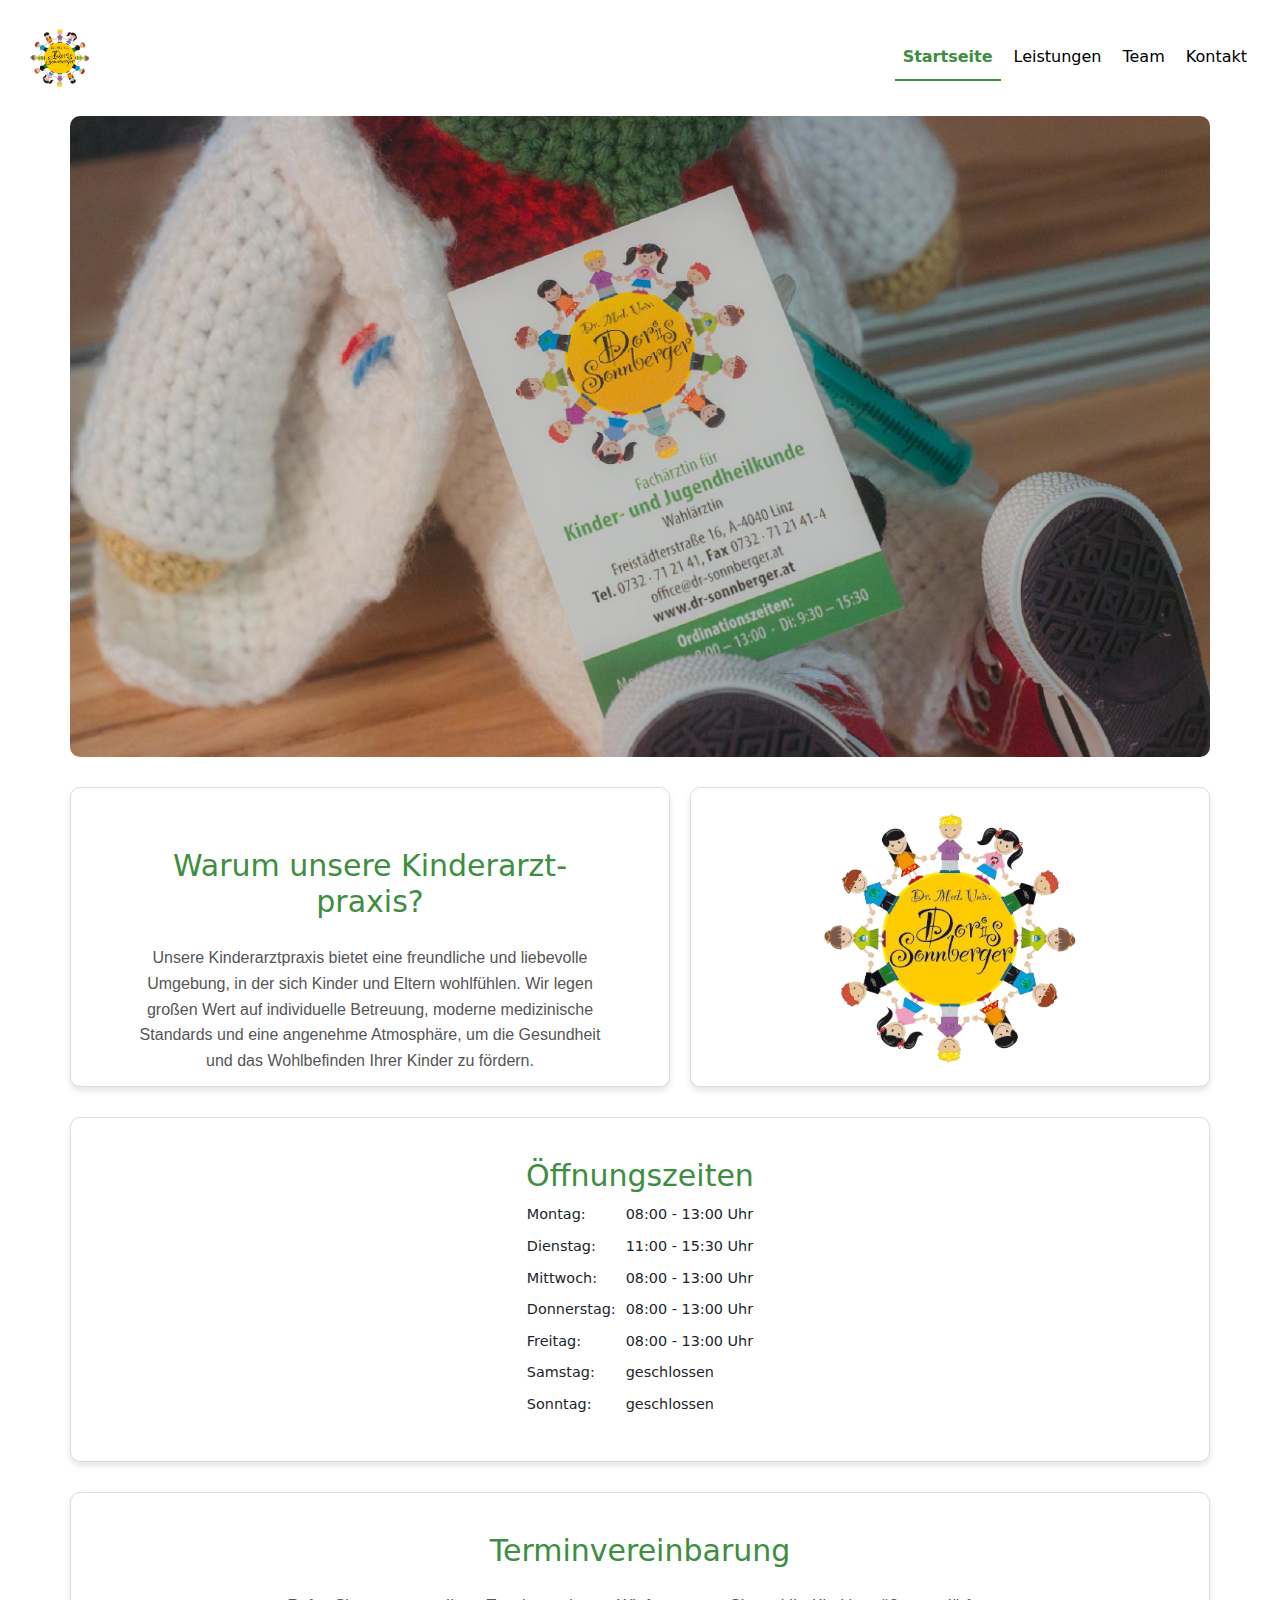
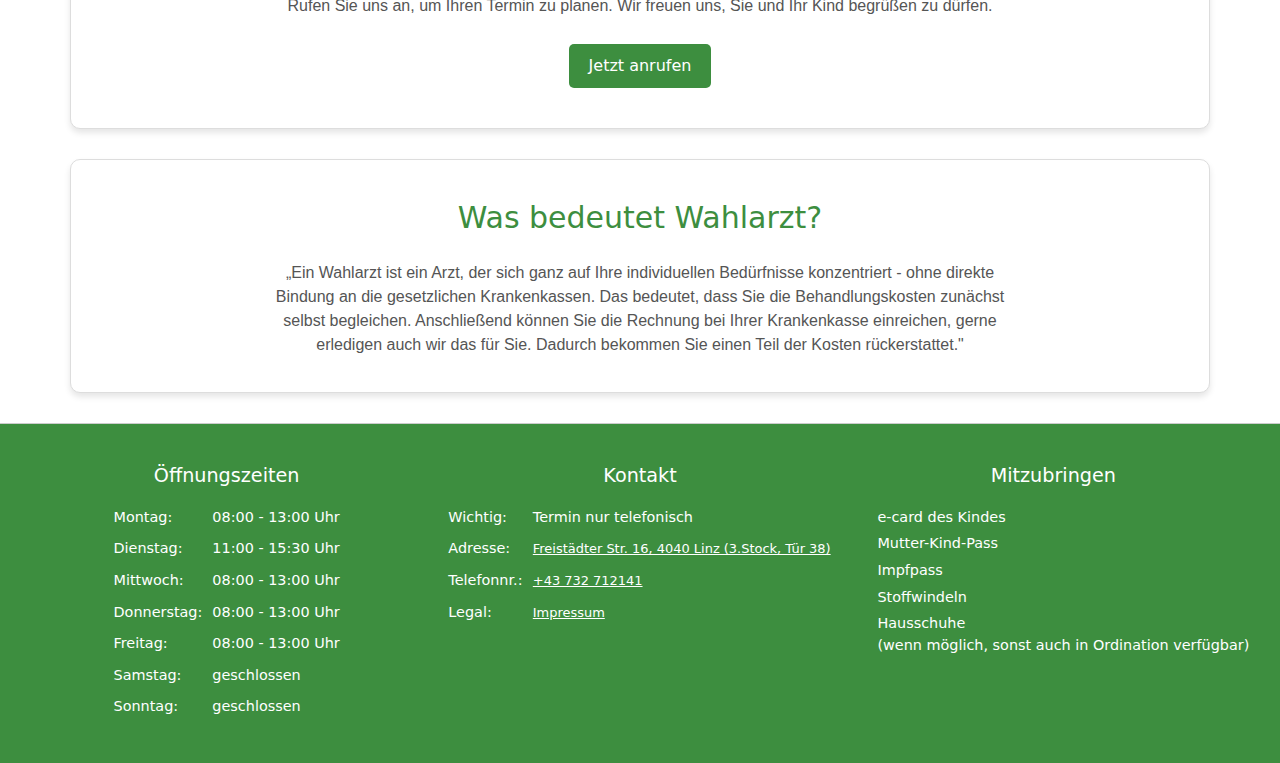
==== commit 3df2db66: "Update index.html" ====
--- a/index.html
+++ b/index.html
@@ -153,20 +153,20 @@
 <div class="slideshow-container">
     <div class="slides">
         <!-- Desktop-Bilder -->
-        <img class="desktop" src="Datein/Bilder/Karusell/Desktop/Räume/DesktopWide2.jpg" alt="Bild 1">
-        <img class="desktop" src="Datein/Bilder/Karusell/Desktop/Räume/DesktopWide.jpg" alt="Bild 2">
-        <img class="desktop" src="Datein/Bilder/Karusell/Desktop/Räume/DesktopWide3.jpg" alt= "Bild">
-        <img class="desktop" src="Datein/Bilder/Karusell/Desktop/Räume/DesktopWide4.jpg" alt="Bild 4">
-        <img class="desktop" src="Datein/Bilder/Karusell/Desktop/Räume/DesktopWide7.jpg" alt="Bild 5">
-        <img class="desktop" src="Datein/Bilder/Karusell/Desktop/Räume/DesktopWide6.jpg" alt="Bild 6">
+        <img class="desktop" src="/Datein/Bilder/Karusell/Desktop/Räume/DesktopWide2.jpg" alt="Bild 1">
+        <img class="desktop" src="/Datein/Bilder/Karusell/Desktop/Räume/DesktopWide.jpg" alt="Bild 2">
+        <img class="desktop" src="/Datein/Bilder/Karusell/Desktop/Räume/DesktopWid3.jpg" alt= "Bild">
+        <img class="desktop" src="/Datein/Bilder/Karusell/Desktop/Räume/DesktopWide4.jpg" alt="Bild 4">
+        <img class="desktop" src=="/Datein/Bilder/Karusell/Desktop/Räume/DesktopWide7.jpg" alt="Bild 5">
+        <img class="desktop" src="/Datein/Bilder/Karusell/Desktop/Räume/DesktopWide6.jpg" alt="Bild 6">
 
         <!-- Mobile-Bilder -->
-        <img class="mobile" src="Datein/Bilder/Karusell/Mobile/Räume/Mobile1.jpg" alt="Bild 1">
-        <img class="mobile" src="Datein/Bilder/Karusell/Mobile/Räume/Mobile2.jpg" alt="Bild 2">
-        <img class="mobile" src="Datein/Bilder/Karusell/Mobile/Räume/Mobile3.jpg" alt="Bild 3">
-        <img class="mobile" src="Datein/Bilder/Karusell/Mobile/Räume/Mobile4.jpg" alt="Bild 4">
-        <img class="mobile" src="Datein/Bilder/Karusell/Mobile/Räume/Mobile5.jpg" alt="Bild 5">
-        <img class="mobile" src="Datein/Bilder/Karusell/Mobile/Räume/Mobile6.jpg" alt="Bild 6">
+        <img class="mobile" src="/Datein/Bilder/Karusell/Mobile/Räume/Mobile1.jpg" alt="Bild 1">
+        <img class="mobile" src="/Datein/Bilder/Karusell/Mobile/Räume/Mobile2.jpg"  alt="Bild 2">
+        <img class="mobile" src="/Datein/Bilder/Karusell/Mobile/Räume/Mobile3.jpg"  alt="Bild 3">
+        <img class="mobile" src="/Datein/Bilder/Karusell/Mobile/Räume/Mobile4.jpg"  alt="Bild 4">
+        <img class="mobile" src="/Datein/Bilder/Karusell/Mobile/Räume/Mobile5.jpg"  alt="Bild 5">
+        <img class="mobile" src="/Datein/Bilder/Karusell/Mobile/Räume/Mobile6.jpg" alt="Bild 6">
     </div>
 </div>
 
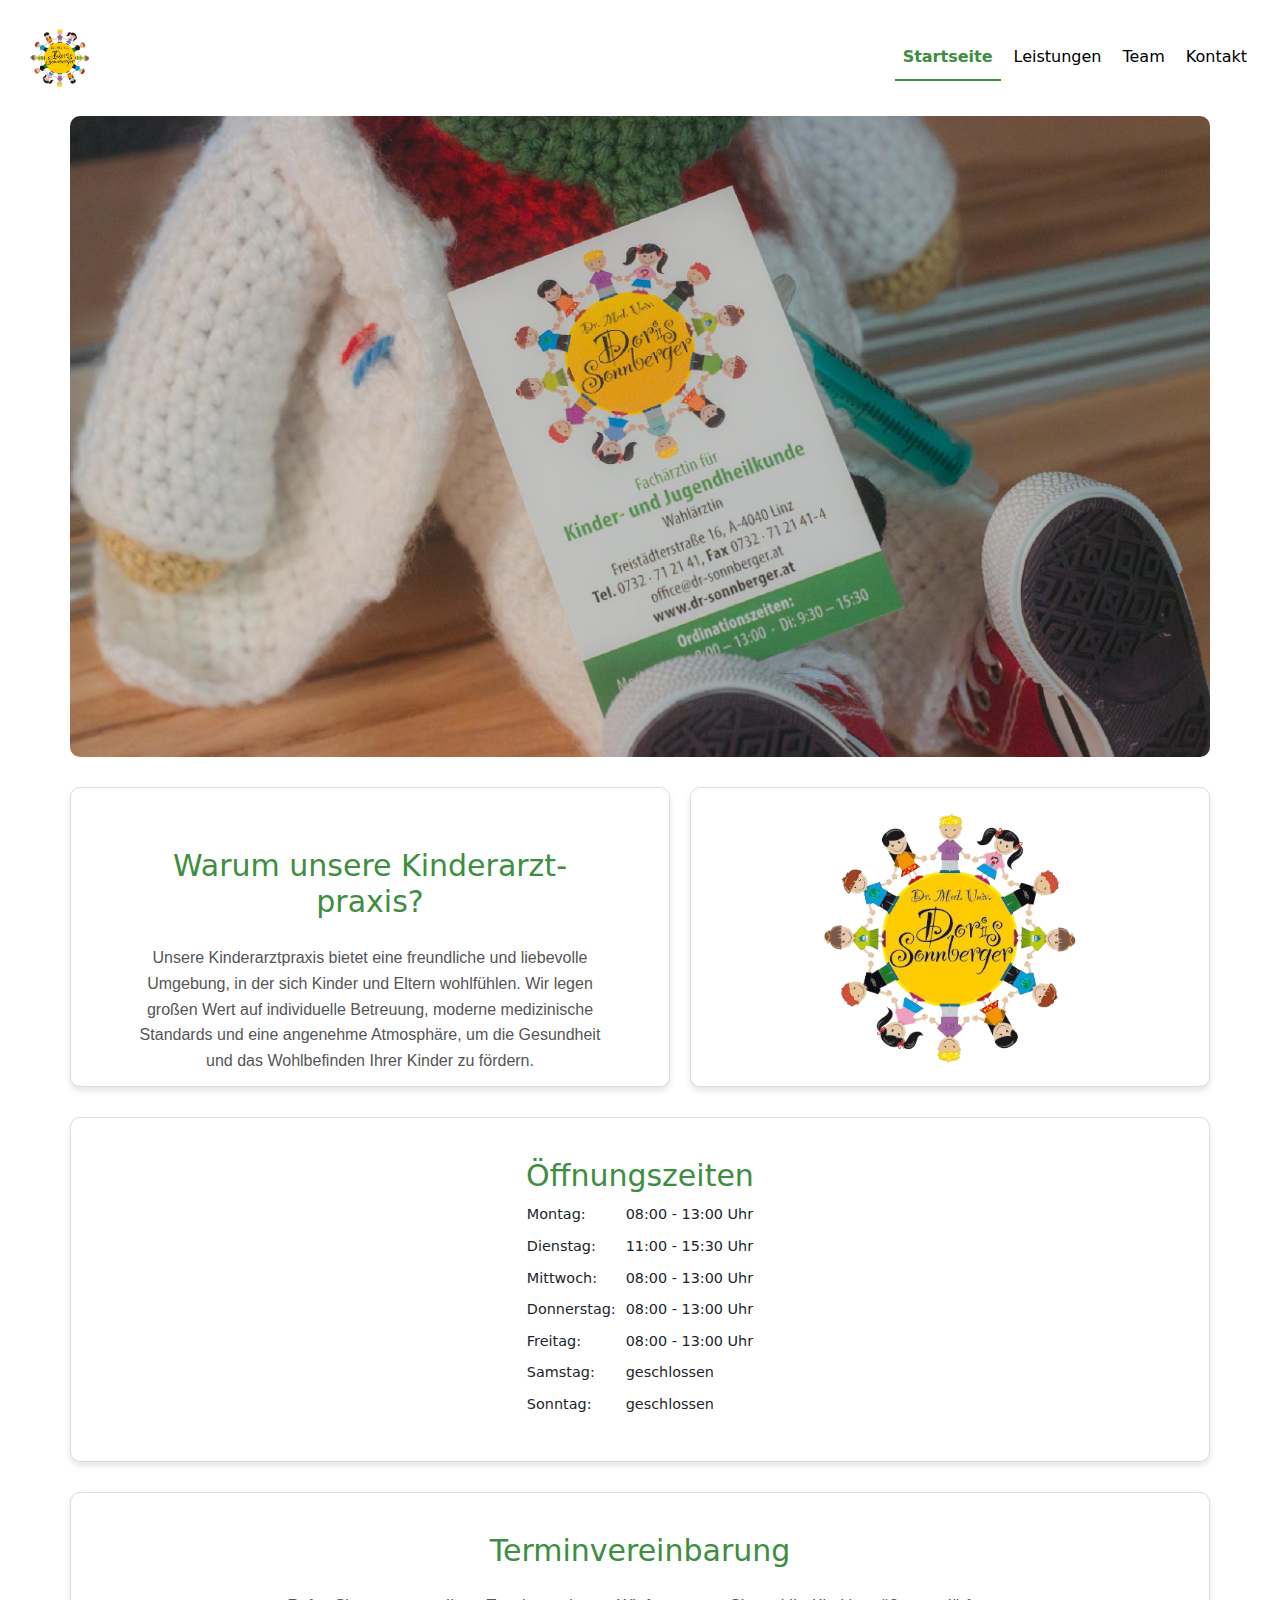
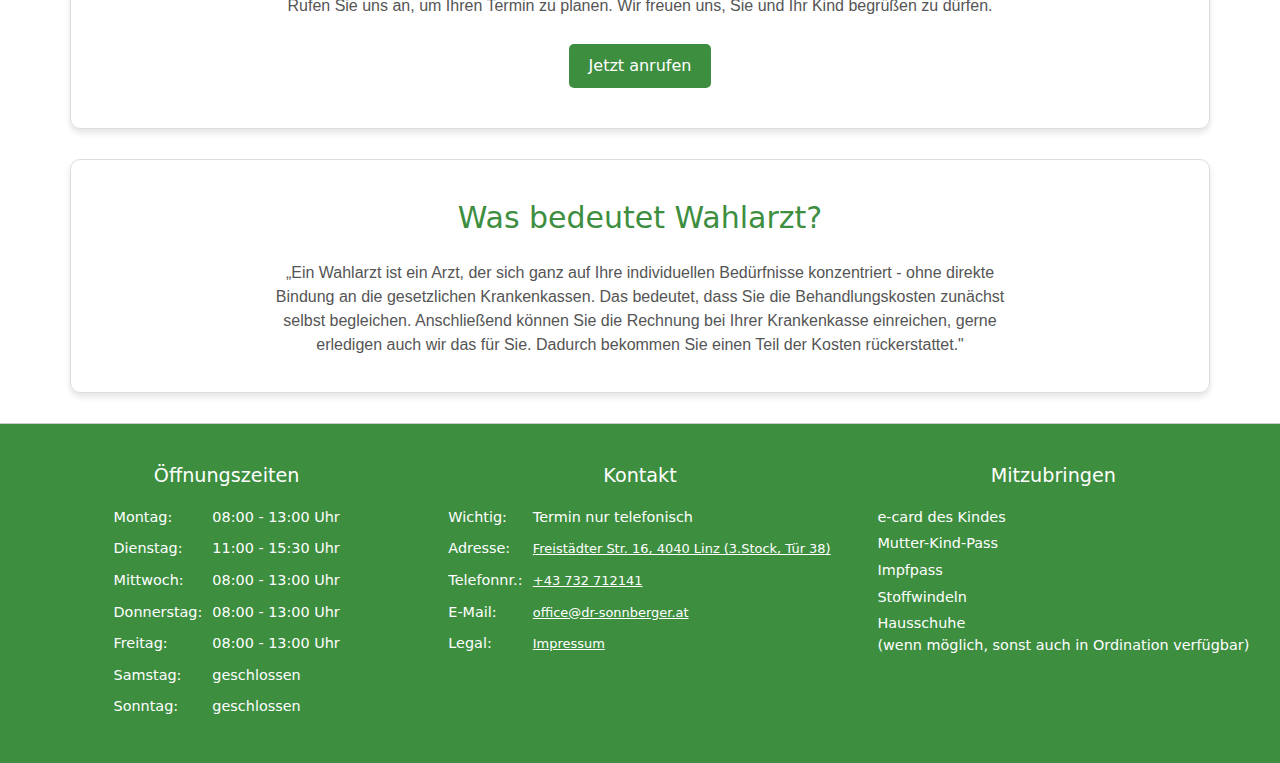
==== commit ec802a6b: "Mail Adresse" ====
--- a/index.html
+++ b/index.html
@@ -155,9 +155,9 @@
         <!-- Desktop-Bilder -->
         <img class="desktop" src="/Datein/Bilder/Karusell/Desktop/Räume/DesktopWide2.jpg" alt="Bild 1">
         <img class="desktop" src="/Datein/Bilder/Karusell/Desktop/Räume/DesktopWide.jpg" alt="Bild 2">
-        <img class="desktop" src="/Datein/Bilder/Karusell/Desktop/Räume/DesktopWid3.jpg" alt= "Bild">
+        <img class="desktop" src="/Datein/Bilder/Karusell/Desktop/Räume/DesktopWide3.jpg" alt= "Bild">
         <img class="desktop" src="/Datein/Bilder/Karusell/Desktop/Räume/DesktopWide4.jpg" alt="Bild 4">
-        <img class="desktop" src=="/Datein/Bilder/Karusell/Desktop/Räume/DesktopWide7.jpg" alt="Bild 5">
+        <img class="desktop" src="/Datein/Bilder/Karusell/Desktop/Räume/DesktopWide7.jpg" alt="Bild 5">
         <img class="desktop" src="/Datein/Bilder/Karusell/Desktop/Räume/DesktopWide6.jpg" alt="Bild 6">
 
         <!-- Mobile-Bilder -->
@@ -292,6 +292,10 @@
 			  <td><a href="tel:+43732712141">+43 732 712141</a></td>
 		  </tr>
 		  <tr>
+			<td>E-Mail:</td>
+			<td><a href="mailto:office@dr-sonnberger.at">office@dr-sonnberger.at</a></td>
+		</tr>
+		  <tr>
 			  <td>Legal:</td>
 			  <td><a href="impressum.html" target="_blank">Impressum</a></td>
 		  </tr>
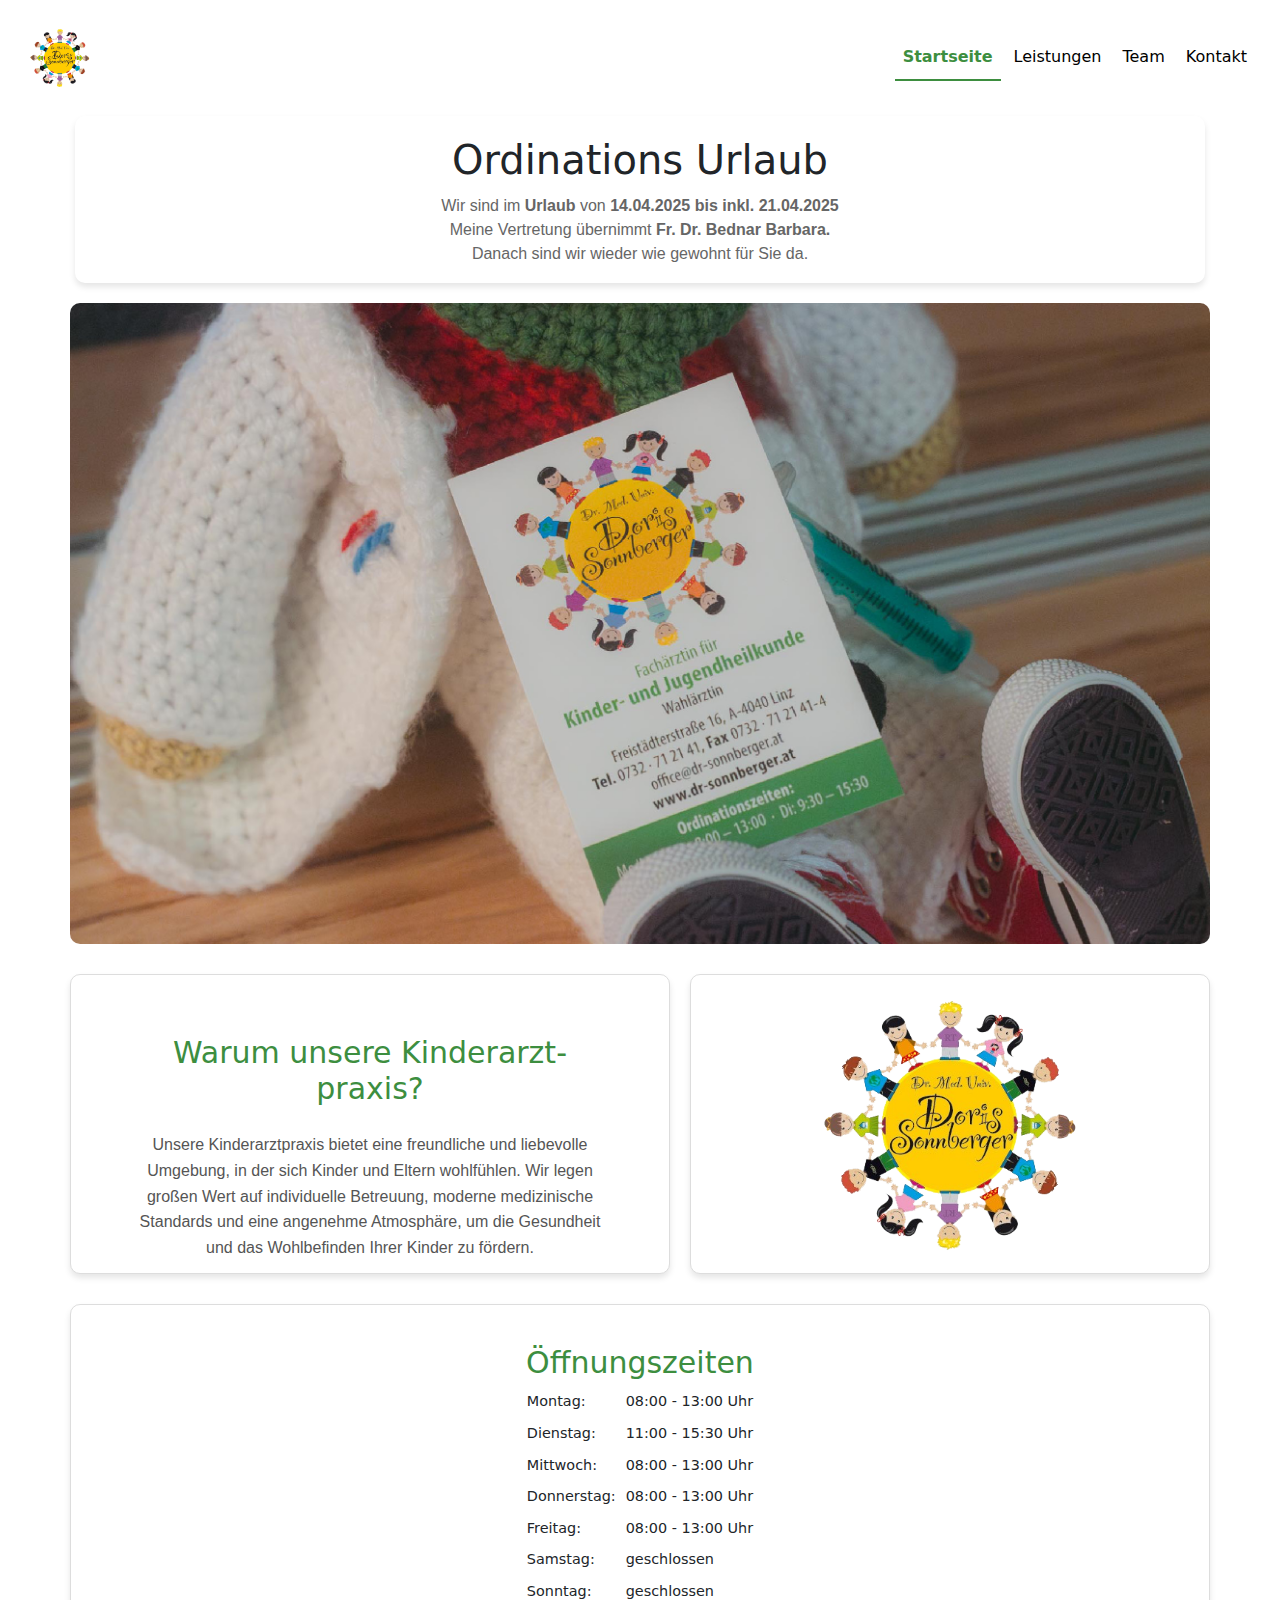
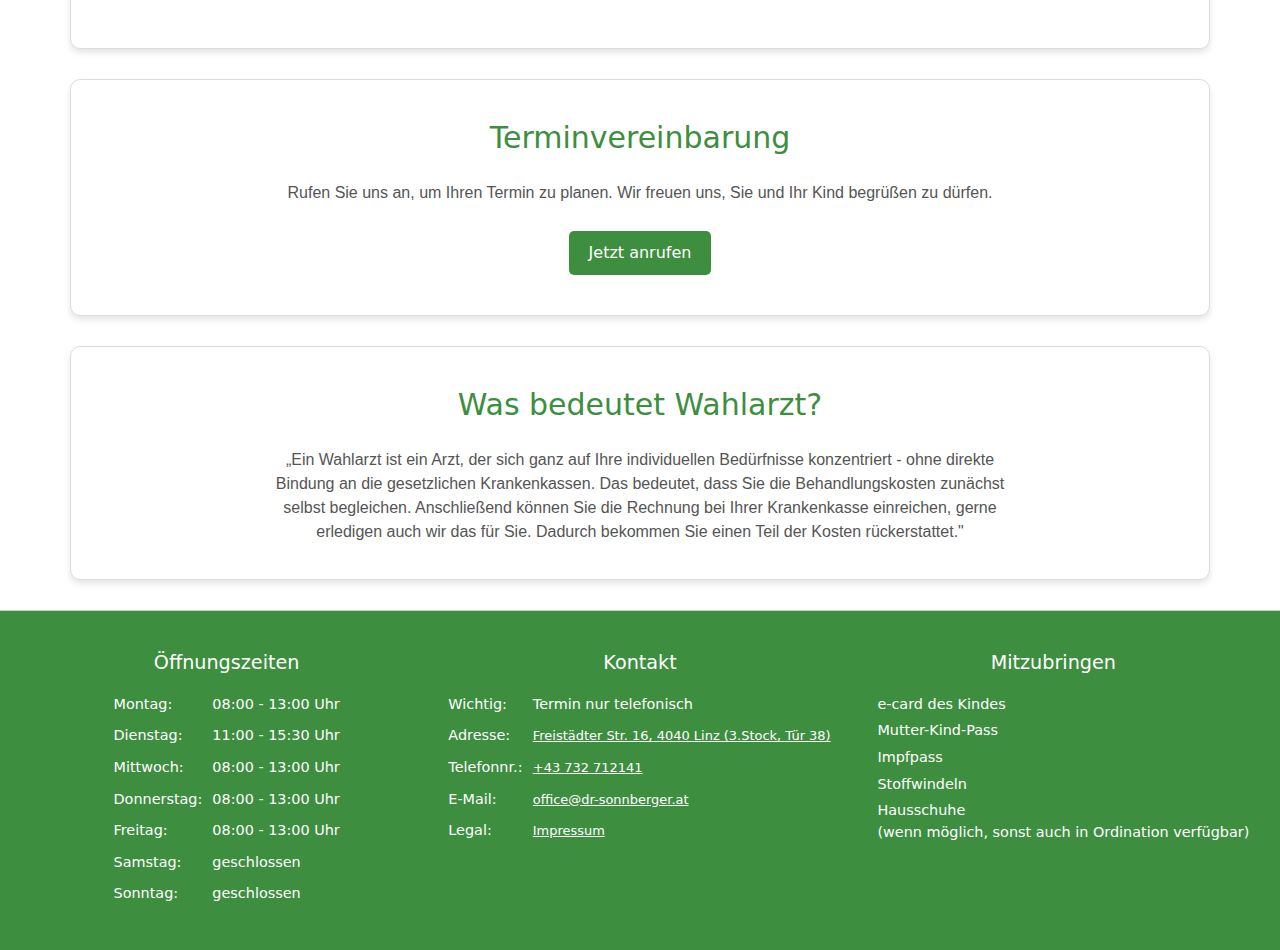
==== commit 33873580: "Update Rimini index.html" ====
--- a/index.html
+++ b/index.html
@@ -97,13 +97,14 @@
 <!-- Urlaubs Hinweise -->
 <!-- <br> ist für einen Zeilenumbruch -->
 <!-- <strong></strong> ist dafür da, dass die Wörter ausgezeichnet werden-->
-<!-- Um den PRIVATEN HINWEISE Block sichtbar zu machen, nimm das Ende des Kommentars und lösche es hinter dem Code Absatz und setzt es genau hier hinter: 
+<!-- Um den PRIVATEN HINWEISE Block sichtbar zu machen, nimm das Ende des Kommentars und lösche es hinter dem Code Absatz und setzt es genau hier hinter: -->
 	<section id="HinweisUrlaub" > 
 	<h1> Ordinations Urlaub </h1>
-	<p> Wir sind im <strong>Urlaub</strong> von <strong>dd.mm.yyyy bis dd.mm.yyyy</strong> <br> 
+	<p> Wir sind im <strong>Urlaub</strong> von <strong>14.04.2025 bis inkl. 21.04.2025</strong> <br> 
+		Meine Vertretung übernimmt <strong>Fr. Dr. Bednar Barbara.</strong> <br> 
 		Danach sind wir wieder wie gewohnt für Sie da. </p>
 	</section>
--->
+
 
 <!-- Private Hinweise -->
 <!-- <br> ist für einen Zeilenumbruch -->
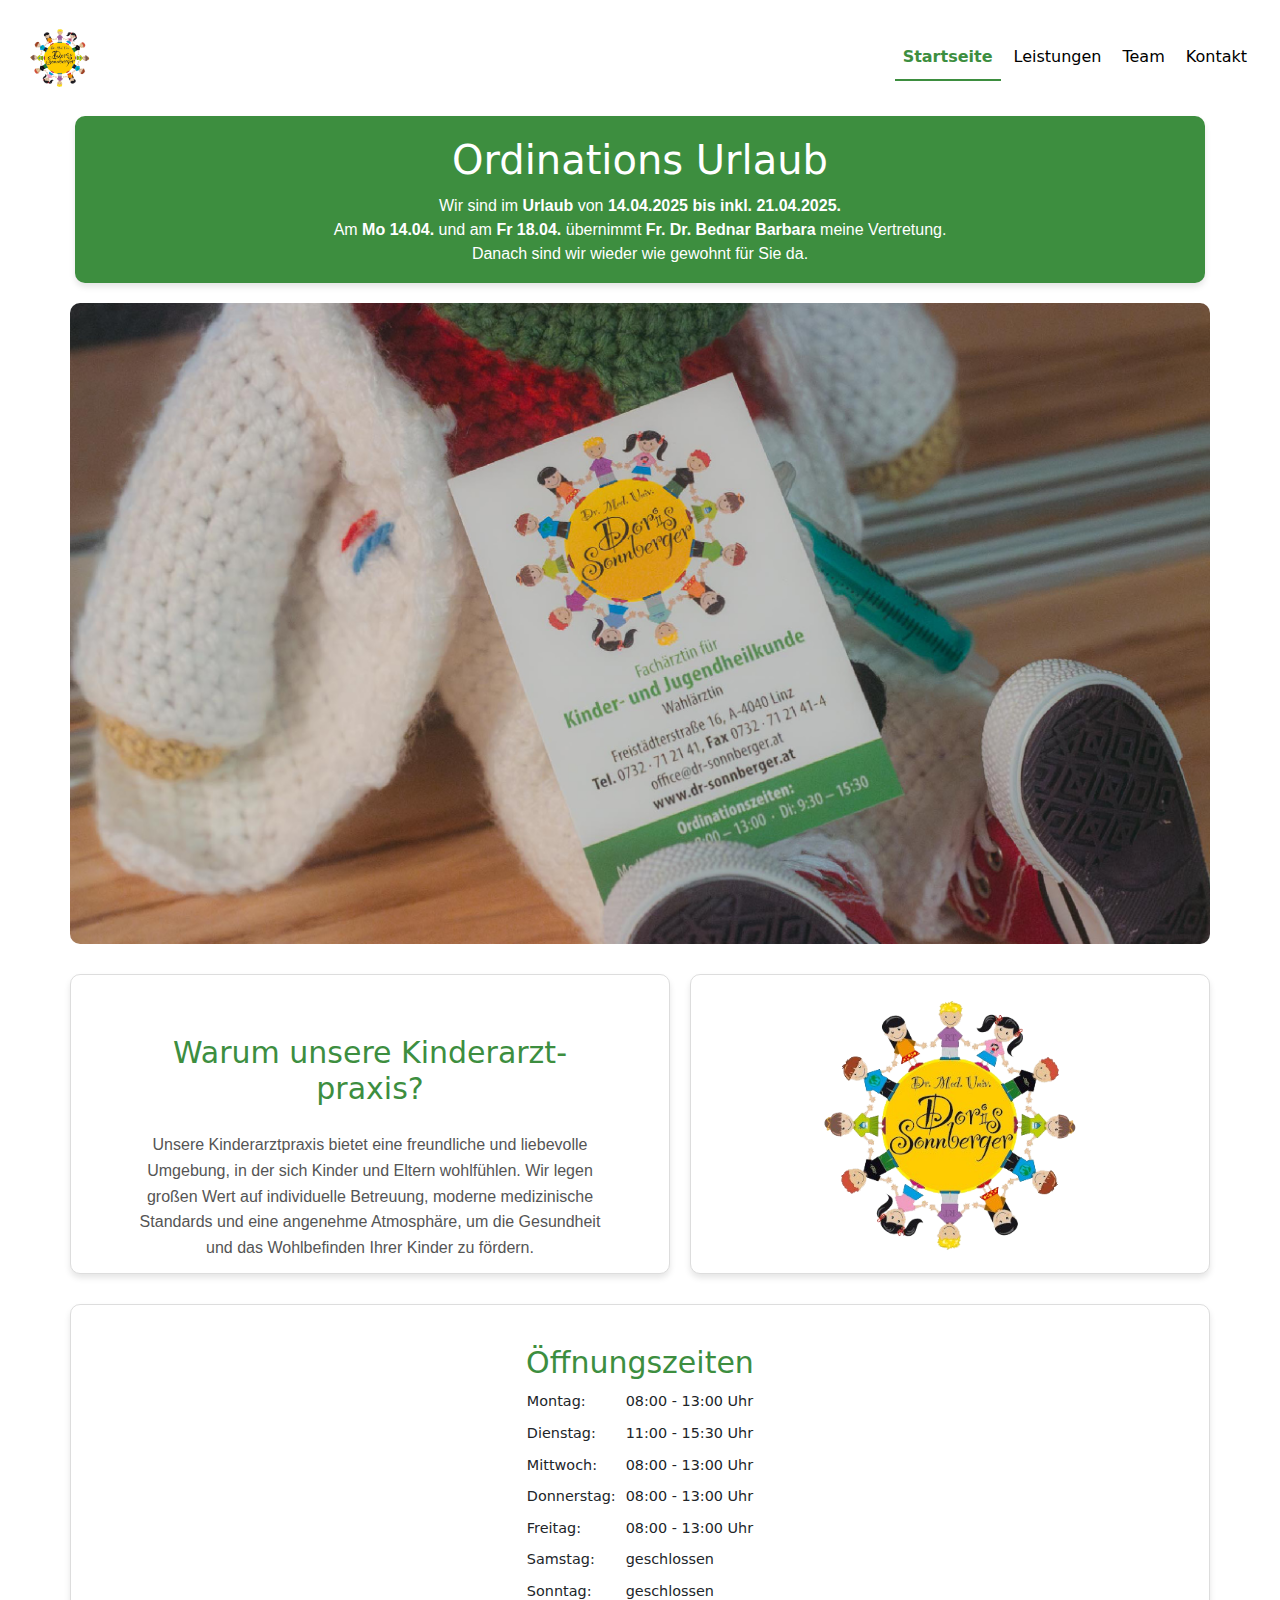
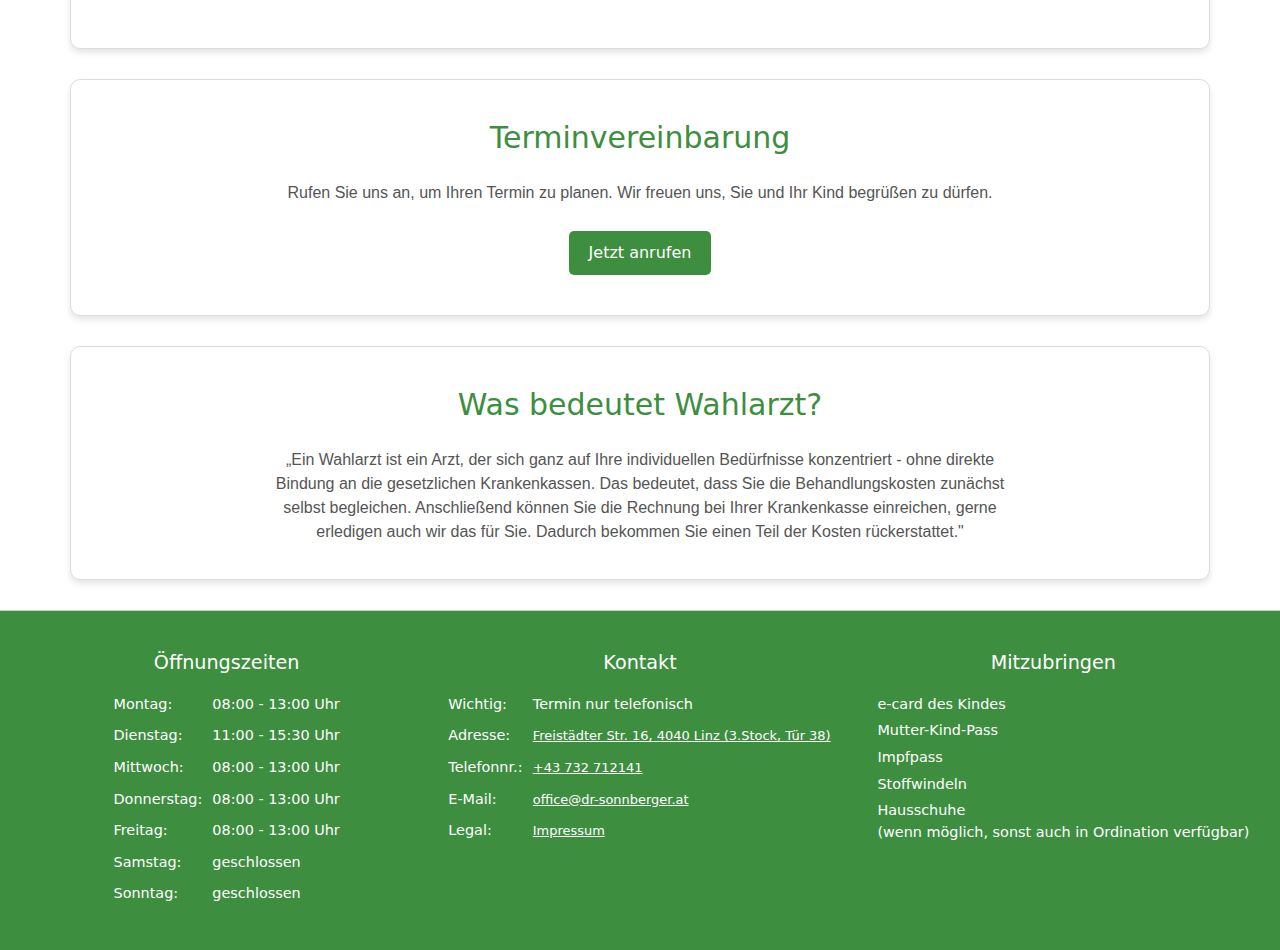
==== commit d6e9968a: "Anpassung Urlaubsnachricht" ====
--- a/index.html
+++ b/index.html
@@ -100,8 +100,8 @@
 <!-- Um den PRIVATEN HINWEISE Block sichtbar zu machen, nimm das Ende des Kommentars und lösche es hinter dem Code Absatz und setzt es genau hier hinter: -->
 	<section id="HinweisUrlaub" > 
 	<h1> Ordinations Urlaub </h1>
-	<p> Wir sind im <strong>Urlaub</strong> von <strong>14.04.2025 bis inkl. 21.04.2025</strong> <br> 
-		Meine Vertretung übernimmt <strong>Fr. Dr. Bednar Barbara.</strong> <br> 
+	<p> Wir sind im <strong>Urlaub</strong> von <strong>14.04.2025 bis inkl. 21.04.2025.</strong> <br> 
+		Am <strong>Mo 14.04.</strong> und am <strong>Fr 18.04.</strong> übernimmt <strong>Fr. Dr. Bednar Barbara</strong> meine Vertretung. <br> 
 		Danach sind wir wieder wie gewohnt für Sie da. </p>
 	</section>
 
--- a/styles.css
+++ b/styles.css
@@ -250,21 +250,22 @@
     margin-bottom: -3px;}
 
 #HinweisUrlaub {
-    background-color: #fff;
+    background-color: #3d8e3f;
     border-radius: 10px;
     padding: 20px;
     margin-left: 75px;
     margin-right: 75px;
     box-shadow: 0 4px 6px rgba(0, 0, 0, 0.1);
     text-align: center;
-    background-color: #fff;
     margin-bottom: 20px;}
 
 #HinweisUrlaub h1 {
+    color: #fff;
     text-align: center;
     margin-bottom: -10px;}
 
 #HinweisUrlaub p {
+    color: #fff;
     margin-bottom: -3px;}
 
 #HinweisPrivat {
